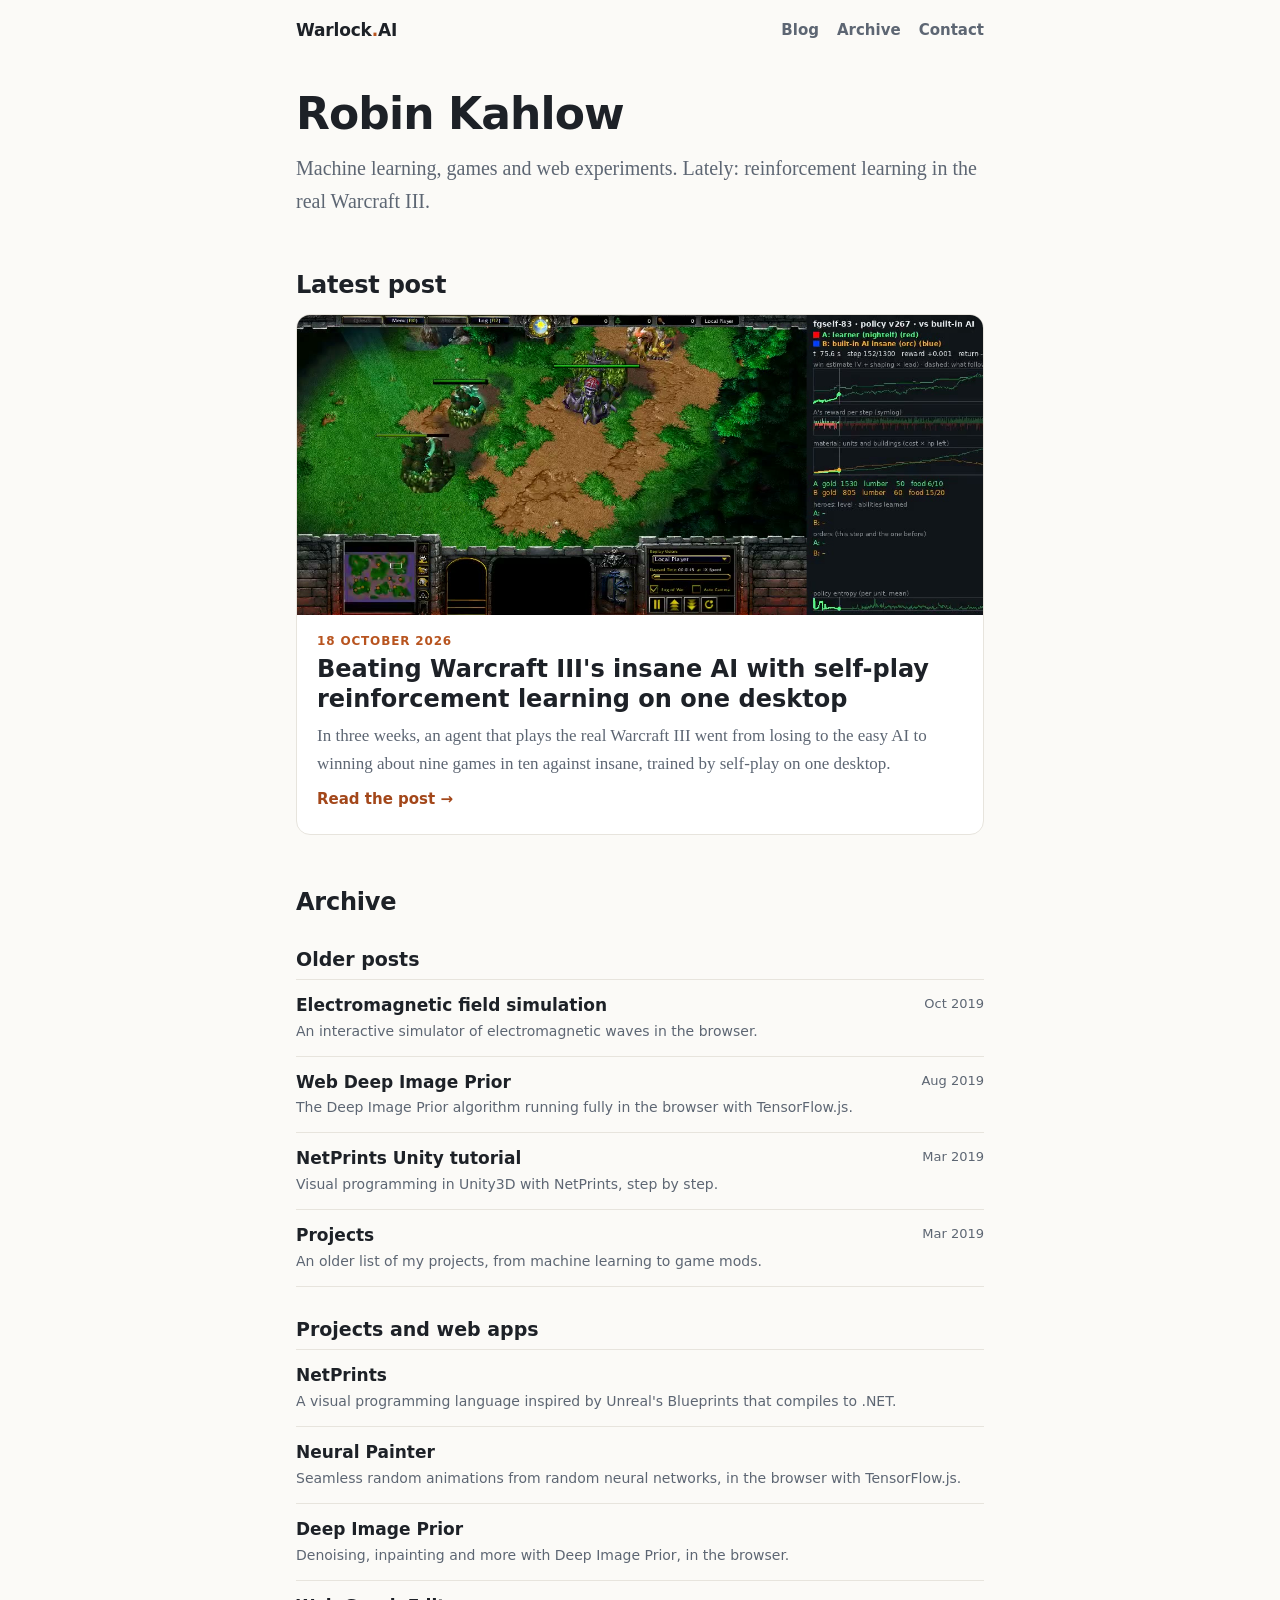
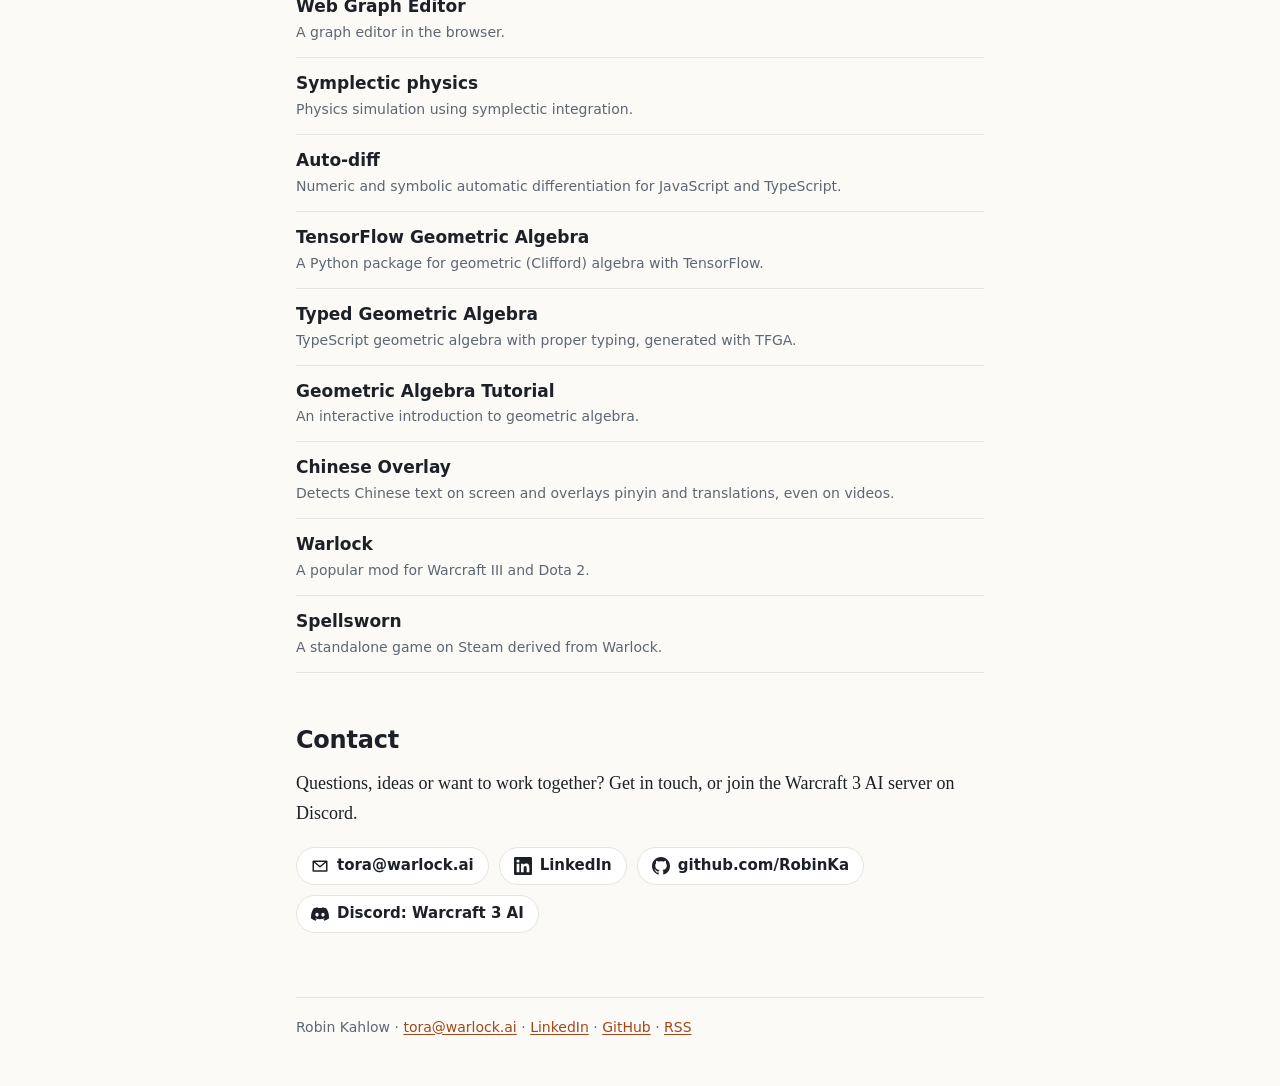
==== index.html @ 6d1f89fa "warlock.ai as a plain static site in the blog's style: the latest post on the home page, the old pos" ====
<!doctype html>
<html lang="en">
<head>
<meta charset="utf-8">
<meta name="viewport" content="width=device-width, initial-scale=1">
<title>Robin Kahlow · Warlock.AI</title>
<meta name="description" content="Robin Kahlow&#x27;s blog and projects: reinforcement learning in Warcraft III, machine learning tools and games.">
<meta name="author" content="Robin Kahlow">
<link rel="canonical" href="https://warlock.ai/">
<link rel="alternate" type="application/rss+xml" title="Warlock.AI" href="/feed.xml">
<link rel="stylesheet" href="/assets/site.css">
</head>
<body>
<div class="wrap">
  <div class="site-nav">
    <a class="brand" href="/">Warlock<b>.</b>AI</a>
    <nav><a href="/#posts">Blog</a><a href="/#archive">Archive</a><a href="/#contact">Contact</a></nav>
  </div>
  <header>
    <h1>Robin Kahlow</h1>
    <p class="dek">Machine learning, games and web experiments. Lately: reinforcement learning in the real Warcraft III.</p>
  </header>

  <h2 id="posts">Latest post</h2>
  <a class="feature" href="/blog/warcraftsim-1/">
    <img src="/blog/warcraftsim-1/media/montage-poster.jpg" alt="The agent's army in a Warcraft III game, with its panel">
    <div class="body">
      <div class="date">18 October 2026</div>
      <h3>Beating Warcraft III&#x27;s insane AI with self-play reinforcement learning on one desktop</h3>
      <p>In three weeks, an agent that plays the real Warcraft III went from losing to the easy AI to winning about nine games in ten against insane, trained by self-play on one desktop.</p>
      <span class="more">Read the post →</span>
    </div>
  </a>

  <h2 id="archive">Archive</h2>
  <h3>Older posts</h3>
  <ul class="list">
    <li><a class="t" href="https://cemsim.com">Electromagnetic field simulation</a><span class="y">Oct 2019</span><span class="d">An interactive simulator of electromagnetic waves in the browser.</span></li>
    <li><a class="t" href="/dip/">Web Deep Image Prior</a><span class="y">Aug 2019</span><span class="d">The Deep Image Prior algorithm running fully in the browser with TensorFlow.js.</span></li>
    <li><a class="t" href="/netprintsunity/">NetPrints Unity tutorial</a><span class="y">Mar 2019</span><span class="d">Visual programming in Unity3D with NetPrints, step by step.</span></li>
    <li><a class="t" href="/projects/">Projects</a><span class="y">Mar 2019</span><span class="d">An older list of my projects, from machine learning to game mods.</span></li>
  </ul>
  <h3>Projects and web apps</h3>
  <ul class="list">
    <li><a class="t" href="/netprints/">NetPrints</a><span class="y"></span><span class="d">A visual programming language inspired by Unreal&#x27;s Blueprints that compiles to .NET.</span></li>
    <li><a class="t" href="/painter/">Neural Painter</a><span class="y"></span><span class="d">Seamless random animations from random neural networks, in the browser with TensorFlow.js.</span></li>
    <li><a class="t" href="/deepimageprior/">Deep Image Prior</a><span class="y"></span><span class="d">Denoising, inpainting and more with Deep Image Prior, in the browser.</span></li>
    <li><a class="t" href="/graph/">Web Graph Editor</a><span class="y"></span><span class="d">A graph editor in the browser.</span></li>
    <li><a class="t" href="/symplectic/">Symplectic physics</a><span class="y"></span><span class="d">Physics simulation using symplectic integration.</span></li>
    <li><a class="t" href="/tadiff-frontend/">Auto-diff</a><span class="y"></span><span class="d">Numeric and symbolic automatic differentiation for JavaScript and TypeScript.</span></li>
    <li><a class="t" href="https://github.com/RobinKa/tfga">TensorFlow Geometric Algebra</a><span class="y"></span><span class="d">A Python package for geometric (Clifford) algebra with TensorFlow.</span></li>
    <li><a class="t" href="https://github.com/RobinKa/typed-ga">Typed Geometric Algebra</a><span class="y"></span><span class="d">TypeScript geometric algebra with proper typing, generated with TFGA.</span></li>
    <li><a class="t" href="https://geometricalgebratutorial.com">Geometric Algebra Tutorial</a><span class="y"></span><span class="d">An interactive introduction to geometric algebra.</span></li>
    <li><a class="t" href="https://github.com/RobinKa/Chinese-Overlay">Chinese Overlay</a><span class="y"></span><span class="d">Detects Chinese text on screen and overlays pinyin and translations, even on videos.</span></li>
    <li><a class="t" href="https://www.warlockbrawl.com/">Warlock</a><span class="y"></span><span class="d">A popular mod for Warcraft III and Dota 2.</span></li>
    <li><a class="t" href="https://www.spellsworn.com/">Spellsworn</a><span class="y"></span><span class="d">A standalone game on Steam derived from Warlock.</span></li>
  </ul>

  <h2 id="contact">Contact</h2>
  <p>Questions, ideas or want to work together? Get in touch, or join the Warcraft 3 AI server on Discord.</p>
  <p class="links">
    <a href="mailto:tora@warlock.ai"><svg viewBox="0 0 24 24" width="18" height="18" aria-hidden="true"><path fill="none" stroke="currentColor" stroke-width="2" stroke-linejoin="round" d="M3 5.5h18v13H3z"/><path fill="none" stroke="currentColor" stroke-width="2" stroke-linejoin="round" d="m3.5 6 8.5 7 8.5-7"/></svg>tora@warlock.ai</a>
    <a href="https://www.linkedin.com/in/robin-kahlow"><svg viewBox="0 0 24 24" width="18" height="18" aria-hidden="true"><path fill="currentColor" d="M20.45 20.45h-3.56v-5.57c0-1.33-.02-3.04-1.85-3.04-1.86 0-2.14 1.45-2.14 2.94v5.67H9.34V9h3.42v1.56h.05c.48-.9 1.64-1.85 3.37-1.85 3.6 0 4.27 2.37 4.27 5.46v6.28zM5.34 7.43a2.06 2.06 0 1 1 0-4.13 2.06 2.06 0 0 1 0 4.13zM7.12 20.45H3.56V9h3.56v11.45zM22.22 0H1.77C.79 0 0 .77 0 1.73v20.54C0 23.23.79 24 1.77 24h20.45c.98 0 1.78-.77 1.78-1.73V1.73C24 .77 23.2 0 22.22 0z"/></svg>LinkedIn</a>
    <a href="https://github.com/RobinKa"><svg viewBox="0 0 16 16" width="18" height="18" aria-hidden="true"><path fill="currentColor" d="M8 0C3.58 0 0 3.58 0 8c0 3.54 2.29 6.53 5.47 7.59.4.07.55-.17.55-.38 0-.19-.01-.82-.01-1.49-2.01.37-2.53-.49-2.69-.94-.09-.23-.48-.94-.82-1.13-.28-.15-.68-.52-.01-.53.63-.01 1.08.58 1.23.82.72 1.21 1.87.87 2.33.66.07-.52.28-.87.51-1.07-1.78-.2-3.64-.89-3.64-3.95 0-.87.31-1.59.82-2.15-.08-.2-.36-1.02.08-2.12 0 0 .67-.21 2.2.82.64-.18 1.32-.27 2-.27.68 0 1.36.09 2 .27 1.53-1.04 2.2-.82 2.2-.82.44 1.1.16 1.92.08 2.12.51.56.82 1.27.82 2.15 0 3.07-1.87 3.75-3.65 3.95.29.25.54.73.54 1.48 0 1.07-.01 1.93-.01 2.2 0 .21.15.46.55.38A8.013 8.013 0 0016 8c0-4.42-3.58-8-8-8z"/></svg>github.com/RobinKa</a>
    <a href="https://discord.gg/pYsMfPFR3t"><svg viewBox="0 0 24 24" width="18" height="18" aria-hidden="true"><path fill="currentColor" d="M20.32 4.37A19.8 19.8 0 0 0 15.4 2.84a.07.07 0 0 0-.08.04c-.21.38-.45.87-.61 1.25a18.27 18.27 0 0 0-5.49 0 12.6 12.6 0 0 0-.62-1.25.08.08 0 0 0-.08-.04 19.74 19.74 0 0 0-4.92 1.53.07.07 0 0 0-.03.03C.53 9.05-.32 13.58.1 18.06a.08.08 0 0 0 .03.06 19.9 19.9 0 0 0 5.99 3.03.08.08 0 0 0 .08-.03c.46-.63.87-1.3 1.23-1.99a.08.08 0 0 0-.04-.11 13.1 13.1 0 0 1-1.87-.89.08.08 0 0 1-.01-.13c.13-.1.25-.19.37-.29a.07.07 0 0 1 .08-.01c3.93 1.79 8.18 1.79 12.07 0a.07.07 0 0 1 .08.01c.12.1.24.2.37.29a.08.08 0 0 1-.01.13c-.6.35-1.22.65-1.87.89a.08.08 0 0 0-.04.11c.36.7.77 1.36 1.22 1.99a.08.08 0 0 0 .08.03 19.84 19.84 0 0 0 6-3.03.08.08 0 0 0 .03-.05c.5-5.18-.84-9.67-3.55-13.66a.06.06 0 0 0-.03-.03zM8.02 15.33c-1.18 0-2.16-1.08-2.16-2.42 0-1.33.96-2.42 2.16-2.42 1.21 0 2.18 1.1 2.16 2.42 0 1.34-.96 2.42-2.16 2.42zm7.97 0c-1.18 0-2.15-1.08-2.15-2.42 0-1.33.95-2.42 2.15-2.42 1.21 0 2.18 1.1 2.16 2.42 0 1.34-.95 2.42-2.16 2.42z"/></svg>Discord: Warcraft 3 AI</a>
  </p>

  <footer>Robin Kahlow · <a href="mailto:tora@warlock.ai">tora@warlock.ai</a> · <a href="https://www.linkedin.com/in/robin-kahlow">LinkedIn</a> · <a href="https://github.com/RobinKa">GitHub</a> · <a href="/feed.xml">RSS</a></footer>
</div>
</body>
</html>
---- assets/site.css ----
/* warlock.ai: the pages around the posts, in the posts' style */
:root {
  --bg: #fbfaf7; --fg: #1d2127; --muted: #5d6673; --faint: #e7e4dd; --card: #ffffff;
  --accent: #b8541f; --accent-soft: #f6e6db; --link: #a3471a;
  --mono: ui-monospace, "SF Mono", Menlo, Consolas, monospace;
  --sans: system-ui, -apple-system, "Segoe UI", Roboto, "Helvetica Neue", Arial, sans-serif;
  --serif: Charter, "Bitstream Charter", "Iowan Old Style", Georgia, serif;
}
@media (prefers-color-scheme: dark) {
  :root:not([data-theme="light"]) {
    --bg: #14161a; --fg: #e6e3dc; --muted: #9aa3ae; --faint: #2a2e35; --card: #1b1e23;
    --accent: #e08a52; --accent-soft: #3a2a20; --link: #f0a070;
  }
}
:root[data-theme="dark"] {
  --bg: #14161a; --fg: #e6e3dc; --muted: #9aa3ae; --faint: #2a2e35; --card: #1b1e23;
  --accent: #e08a52; --accent-soft: #3a2a20; --link: #f0a070;
}
* { box-sizing: border-box; }
html { -webkit-text-size-adjust: 100%; }
body { margin: 0; background: var(--bg); color: var(--fg); font: 18px/1.65 var(--serif); }
a { color: var(--link); text-underline-offset: 2px; }
img { max-width: 100%; height: auto; display: block; border-radius: 8px; }
code { font: .88em var(--mono); background: var(--accent-soft); padding: 1px 5px; border-radius: 4px; }
.wrap { max-width: 720px; margin: 0 auto; padding: 0 16px; }

.site-nav { display: flex; align-items: center; justify-content: space-between; gap: 16px; padding: 22px 0; font: 600 15px/1 var(--sans); }
.site-nav .brand { color: var(--fg); text-decoration: none; letter-spacing: -.01em; font-size: 17px; }
.site-nav .brand b { color: var(--accent); }
.site-nav nav { display: flex; gap: 18px; }
.site-nav nav a { color: var(--muted); text-decoration: none; }
.site-nav nav a:hover { color: var(--link); }

h1 { font: 700 clamp(30px, 5vw, 44px)/1.12 var(--sans); letter-spacing: -.02em; margin: 28px 0 14px; }
h2 { font: 700 24px/1.25 var(--sans); letter-spacing: -.01em; margin: 52px 0 14px; }
h3 { font: 650 19px/1.35 var(--sans); margin: 30px 0 6px; }
p { margin: 0 0 18px; }
.dek { font-size: 20px; color: var(--muted); margin: 0 0 8px; }
.meta { font: 15px/1.4 var(--sans); color: var(--muted); margin: 0 0 22px; }

.links { margin: 18px 0 0; font: 600 15px/1 var(--sans); display: flex; flex-wrap: wrap; gap: 10px; }
.links a { display: inline-flex; align-items: center; gap: 8px; padding: 9px 14px; border: 1px solid var(--faint); border-radius: 999px; background: var(--card); color: var(--fg); text-decoration: none; }
.links a:hover { border-color: var(--accent); color: var(--link); }
.tags { margin: 12px 0 0; display: flex; flex-wrap: wrap; gap: 6px; }
.tags span { font: 600 12px/1 var(--sans); color: var(--accent); background: var(--accent-soft); border-radius: 999px; padding: 6px 10px; }

/* the featured post */
.feature { display: block; margin: 8px 0 0; border: 1px solid var(--faint); border-radius: 14px; overflow: hidden; background: var(--card); color: var(--fg); text-decoration: none; transition: border-color .15s; }
.feature:hover { border-color: var(--accent); }
.feature img { border-radius: 0; width: 100%; aspect-ratio: 16 / 7; object-fit: cover; object-position: 30% 50%; }
.feature .body { padding: 18px 20px 20px; }
.feature .date { font: 600 12px/1.4 var(--sans); letter-spacing: .07em; text-transform: uppercase; color: var(--accent); }
.feature h3 { margin: 4px 0 8px; font-size: 24px; line-height: 1.25; }
.feature p { margin: 0; color: var(--muted); font-size: 17px; }
.feature .more { display: inline-block; margin-top: 12px; font: 600 15px var(--sans); color: var(--link); }

/* the archive */
.list { list-style: none; padding: 0; margin: 0; border-top: 1px solid var(--faint); }
.list li { padding: 14px 0; border-bottom: 1px solid var(--faint); display: grid; grid-template-columns: 1fr auto; gap: 4px 16px; }
.list a.t { font: 650 17px/1.35 var(--sans); color: var(--fg); text-decoration: none; }
.list a.t:hover { color: var(--link); }
.list .d { font: 14px/1.5 var(--sans); color: var(--muted); grid-column: 1; }
.list .y { font: 13px/1.6 var(--sans); color: var(--muted); grid-row: 1; grid-column: 2; white-space: nowrap; }

/* old posts */
.post ol, .post ul { padding-left: 1.3em; }
.post li { margin: 0 0 10px; }
.post img { margin: 14px 0 22px; border: 1px solid var(--faint); }

footer { margin: 64px 0 48px; padding-top: 18px; border-top: 1px solid var(--faint); font: 14px/1.6 var(--sans); color: var(--muted); }
@media (max-width: 560px) { .site-nav nav { gap: 12px; } .list li { grid-template-columns: 1fr; } .list .y { grid-row: auto; grid-column: 1; } }
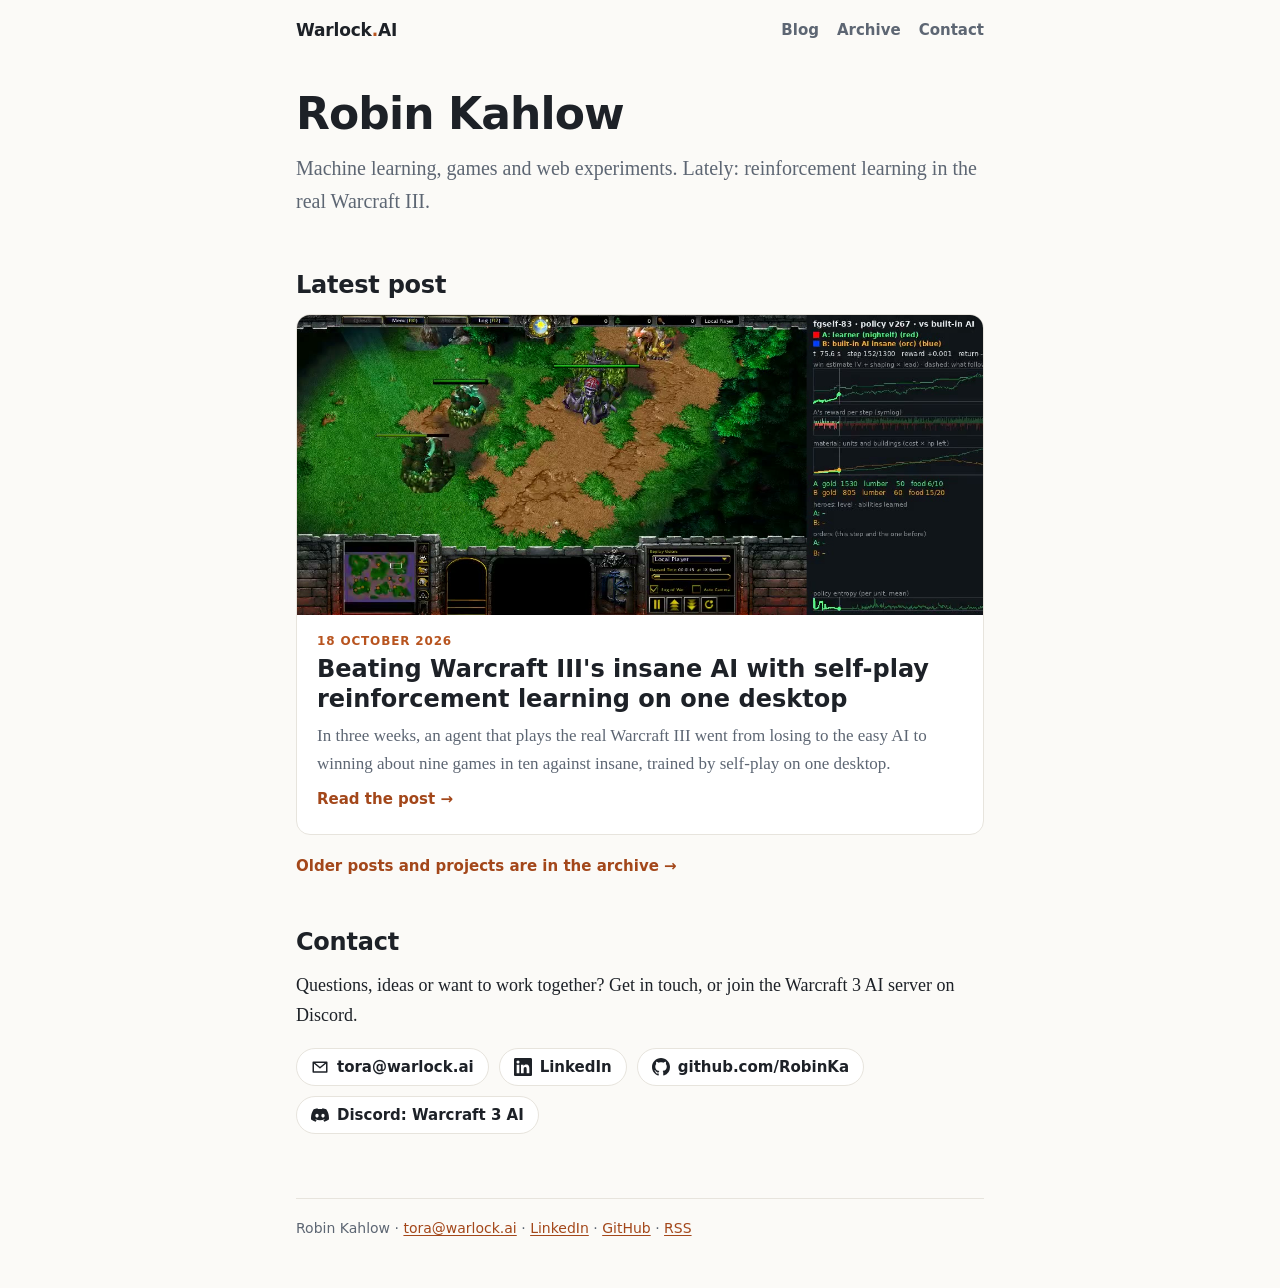
==== commit 30d26a91: "The archive as its own page; the home page shows the latest post and contact Co-Authored-By: Claude " ====
--- a/index.html
+++ b/index.html
@@ -14,7 +14,7 @@
 <div class="wrap">
   <div class="site-nav">
     <a class="brand" href="/">Warlock<b>.</b>AI</a>
-    <nav><a href="/#posts">Blog</a><a href="/#archive">Archive</a><a href="/#contact">Contact</a></nav>
+    <nav><a href="/">Blog</a><a href="/archive/">Archive</a><a href="/#contact">Contact</a></nav>
   </div>
   <header>
     <h1>Robin Kahlow</h1>
@@ -32,29 +32,7 @@
     </div>
   </a>
 
-  <h2 id="archive">Archive</h2>
-  <h3>Older posts</h3>
-  <ul class="list">
-    <li><a class="t" href="https://cemsim.com">Electromagnetic field simulation</a><span class="y">Oct 2019</span><span class="d">An interactive simulator of electromagnetic waves in the browser.</span></li>
-    <li><a class="t" href="/dip/">Web Deep Image Prior</a><span class="y">Aug 2019</span><span class="d">The Deep Image Prior algorithm running fully in the browser with TensorFlow.js.</span></li>
-    <li><a class="t" href="/netprintsunity/">NetPrints Unity tutorial</a><span class="y">Mar 2019</span><span class="d">Visual programming in Unity3D with NetPrints, step by step.</span></li>
-    <li><a class="t" href="/projects/">Projects</a><span class="y">Mar 2019</span><span class="d">An older list of my projects, from machine learning to game mods.</span></li>
-  </ul>
-  <h3>Projects and web apps</h3>
-  <ul class="list">
-    <li><a class="t" href="/netprints/">NetPrints</a><span class="y"></span><span class="d">A visual programming language inspired by Unreal&#x27;s Blueprints that compiles to .NET.</span></li>
-    <li><a class="t" href="/painter/">Neural Painter</a><span class="y"></span><span class="d">Seamless random animations from random neural networks, in the browser with TensorFlow.js.</span></li>
-    <li><a class="t" href="/deepimageprior/">Deep Image Prior</a><span class="y"></span><span class="d">Denoising, inpainting and more with Deep Image Prior, in the browser.</span></li>
-    <li><a class="t" href="/graph/">Web Graph Editor</a><span class="y"></span><span class="d">A graph editor in the browser.</span></li>
-    <li><a class="t" href="/symplectic/">Symplectic physics</a><span class="y"></span><span class="d">Physics simulation using symplectic integration.</span></li>
-    <li><a class="t" href="/tadiff-frontend/">Auto-diff</a><span class="y"></span><span class="d">Numeric and symbolic automatic differentiation for JavaScript and TypeScript.</span></li>
-    <li><a class="t" href="https://github.com/RobinKa/tfga">TensorFlow Geometric Algebra</a><span class="y"></span><span class="d">A Python package for geometric (Clifford) algebra with TensorFlow.</span></li>
-    <li><a class="t" href="https://github.com/RobinKa/typed-ga">Typed Geometric Algebra</a><span class="y"></span><span class="d">TypeScript geometric algebra with proper typing, generated with TFGA.</span></li>
-    <li><a class="t" href="https://geometricalgebratutorial.com">Geometric Algebra Tutorial</a><span class="y"></span><span class="d">An interactive introduction to geometric algebra.</span></li>
-    <li><a class="t" href="https://github.com/RobinKa/Chinese-Overlay">Chinese Overlay</a><span class="y"></span><span class="d">Detects Chinese text on screen and overlays pinyin and translations, even on videos.</span></li>
-    <li><a class="t" href="https://www.warlockbrawl.com/">Warlock</a><span class="y"></span><span class="d">A popular mod for Warcraft III and Dota 2.</span></li>
-    <li><a class="t" href="https://www.spellsworn.com/">Spellsworn</a><span class="y"></span><span class="d">A standalone game on Steam derived from Warlock.</span></li>
-  </ul>
+  <p class="more-link"><a href="/archive/">Older posts and projects are in the archive →</a></p>
 
   <h2 id="contact">Contact</h2>
   <p>Questions, ideas or want to work together? Get in touch, or join the Warcraft 3 AI server on Discord.</p>
@@ -62,7 +40,7 @@
     <a href="mailto:tora@warlock.ai"><svg viewBox="0 0 24 24" width="18" height="18" aria-hidden="true"><path fill="none" stroke="currentColor" stroke-width="2" stroke-linejoin="round" d="M3 5.5h18v13H3z"/><path fill="none" stroke="currentColor" stroke-width="2" stroke-linejoin="round" d="m3.5 6 8.5 7 8.5-7"/></svg>tora@warlock.ai</a>
     <a href="https://www.linkedin.com/in/robin-kahlow"><svg viewBox="0 0 24 24" width="18" height="18" aria-hidden="true"><path fill="currentColor" d="M20.45 20.45h-3.56v-5.57c0-1.33-.02-3.04-1.85-3.04-1.86 0-2.14 1.45-2.14 2.94v5.67H9.34V9h3.42v1.56h.05c.48-.9 1.64-1.85 3.37-1.85 3.6 0 4.27 2.37 4.27 5.46v6.28zM5.34 7.43a2.06 2.06 0 1 1 0-4.13 2.06 2.06 0 0 1 0 4.13zM7.12 20.45H3.56V9h3.56v11.45zM22.22 0H1.77C.79 0 0 .77 0 1.73v20.54C0 23.23.79 24 1.77 24h20.45c.98 0 1.78-.77 1.78-1.73V1.73C24 .77 23.2 0 22.22 0z"/></svg>LinkedIn</a>
     <a href="https://github.com/RobinKa"><svg viewBox="0 0 16 16" width="18" height="18" aria-hidden="true"><path fill="currentColor" d="M8 0C3.58 0 0 3.58 0 8c0 3.54 2.29 6.53 5.47 7.59.4.07.55-.17.55-.38 0-.19-.01-.82-.01-1.49-2.01.37-2.53-.49-2.69-.94-.09-.23-.48-.94-.82-1.13-.28-.15-.68-.52-.01-.53.63-.01 1.08.58 1.23.82.72 1.21 1.87.87 2.33.66.07-.52.28-.87.51-1.07-1.78-.2-3.64-.89-3.64-3.95 0-.87.31-1.59.82-2.15-.08-.2-.36-1.02.08-2.12 0 0 .67-.21 2.2.82.64-.18 1.32-.27 2-.27.68 0 1.36.09 2 .27 1.53-1.04 2.2-.82 2.2-.82.44 1.1.16 1.92.08 2.12.51.56.82 1.27.82 2.15 0 3.07-1.87 3.75-3.65 3.95.29.25.54.73.54 1.48 0 1.07-.01 1.93-.01 2.2 0 .21.15.46.55.38A8.013 8.013 0 0016 8c0-4.42-3.58-8-8-8z"/></svg>github.com/RobinKa</a>
-    <a href="https://discord.gg/pYsMfPFR3t"><svg viewBox="0 0 24 24" width="18" height="18" aria-hidden="true"><path fill="currentColor" d="M20.32 4.37A19.8 19.8 0 0 0 15.4 2.84a.07.07 0 0 0-.08.04c-.21.38-.45.87-.61 1.25a18.27 18.27 0 0 0-5.49 0 12.6 12.6 0 0 0-.62-1.25.08.08 0 0 0-.08-.04 19.74 19.74 0 0 0-4.92 1.53.07.07 0 0 0-.03.03C.53 9.05-.32 13.58.1 18.06a.08.08 0 0 0 .03.06 19.9 19.9 0 0 0 5.99 3.03.08.08 0 0 0 .08-.03c.46-.63.87-1.3 1.23-1.99a.08.08 0 0 0-.04-.11 13.1 13.1 0 0 1-1.87-.89.08.08 0 0 1-.01-.13c.13-.1.25-.19.37-.29a.07.07 0 0 1 .08-.01c3.93 1.79 8.18 1.79 12.07 0a.07.07 0 0 1 .08.01c.12.1.24.2.37.29a.08.08 0 0 1-.01.13c-.6.35-1.22.65-1.87.89a.08.08 0 0 0-.04.11c.36.7.77 1.36 1.22 1.99a.08.08 0 0 0 .08.03 19.84 19.84 0 0 0 6-3.03.08.08 0 0 0 .03-.05c.5-5.18-.84-9.67-3.55-13.66a.06.06 0 0 0-.03-.03zM8.02 15.33c-1.18 0-2.16-1.08-2.16-2.42 0-1.33.96-2.42 2.16-2.42 1.21 0 2.18 1.1 2.16 2.42 0 1.34-.96 2.42-2.16 2.42zm7.97 0c-1.18 0-2.15-1.08-2.15-2.42 0-1.33.95-2.42 2.15-2.42 1.21 0 2.18 1.1 2.16 2.42 0 1.34-.95 2.42-2.16 2.42z"/></svg>Discord: Warcraft 3 AI</a>
+    <a href="https://discord.gg/4F9KVRDVhx"><svg viewBox="0 0 24 24" width="18" height="18" aria-hidden="true"><path fill="currentColor" d="M20.32 4.37A19.8 19.8 0 0 0 15.4 2.84a.07.07 0 0 0-.08.04c-.21.38-.45.87-.61 1.25a18.27 18.27 0 0 0-5.49 0 12.6 12.6 0 0 0-.62-1.25.08.08 0 0 0-.08-.04 19.74 19.74 0 0 0-4.92 1.53.07.07 0 0 0-.03.03C.53 9.05-.32 13.58.1 18.06a.08.08 0 0 0 .03.06 19.9 19.9 0 0 0 5.99 3.03.08.08 0 0 0 .08-.03c.46-.63.87-1.3 1.23-1.99a.08.08 0 0 0-.04-.11 13.1 13.1 0 0 1-1.87-.89.08.08 0 0 1-.01-.13c.13-.1.25-.19.37-.29a.07.07 0 0 1 .08-.01c3.93 1.79 8.18 1.79 12.07 0a.07.07 0 0 1 .08.01c.12.1.24.2.37.29a.08.08 0 0 1-.01.13c-.6.35-1.22.65-1.87.89a.08.08 0 0 0-.04.11c.36.7.77 1.36 1.22 1.99a.08.08 0 0 0 .08.03 19.84 19.84 0 0 0 6-3.03.08.08 0 0 0 .03-.05c.5-5.18-.84-9.67-3.55-13.66a.06.06 0 0 0-.03-.03zM8.02 15.33c-1.18 0-2.16-1.08-2.16-2.42 0-1.33.96-2.42 2.16-2.42 1.21 0 2.18 1.1 2.16 2.42 0 1.34-.96 2.42-2.16 2.42zm7.97 0c-1.18 0-2.15-1.08-2.15-2.42 0-1.33.95-2.42 2.15-2.42 1.21 0 2.18 1.1 2.16 2.42 0 1.34-.95 2.42-2.16 2.42z"/></svg>Discord: Warcraft 3 AI</a>
   </p>
 
   <footer>Robin Kahlow · <a href="mailto:tora@warlock.ai">tora@warlock.ai</a> · <a href="https://www.linkedin.com/in/robin-kahlow">LinkedIn</a> · <a href="https://github.com/RobinKa">GitHub</a> · <a href="/feed.xml">RSS</a></footer>
--- a/assets/site.css
+++ b/assets/site.css
@@ -69,3 +69,5 @@
 
 footer { margin: 64px 0 48px; padding-top: 18px; border-top: 1px solid var(--faint); font: 14px/1.6 var(--sans); color: var(--muted); }
 @media (max-width: 560px) { .site-nav nav { gap: 12px; } .list li { grid-template-columns: 1fr; } .list .y { grid-row: auto; grid-column: 1; } }
+.more-link { margin: 22px 0 0; font: 600 15px var(--sans); }
+.more-link a { text-decoration: none; }
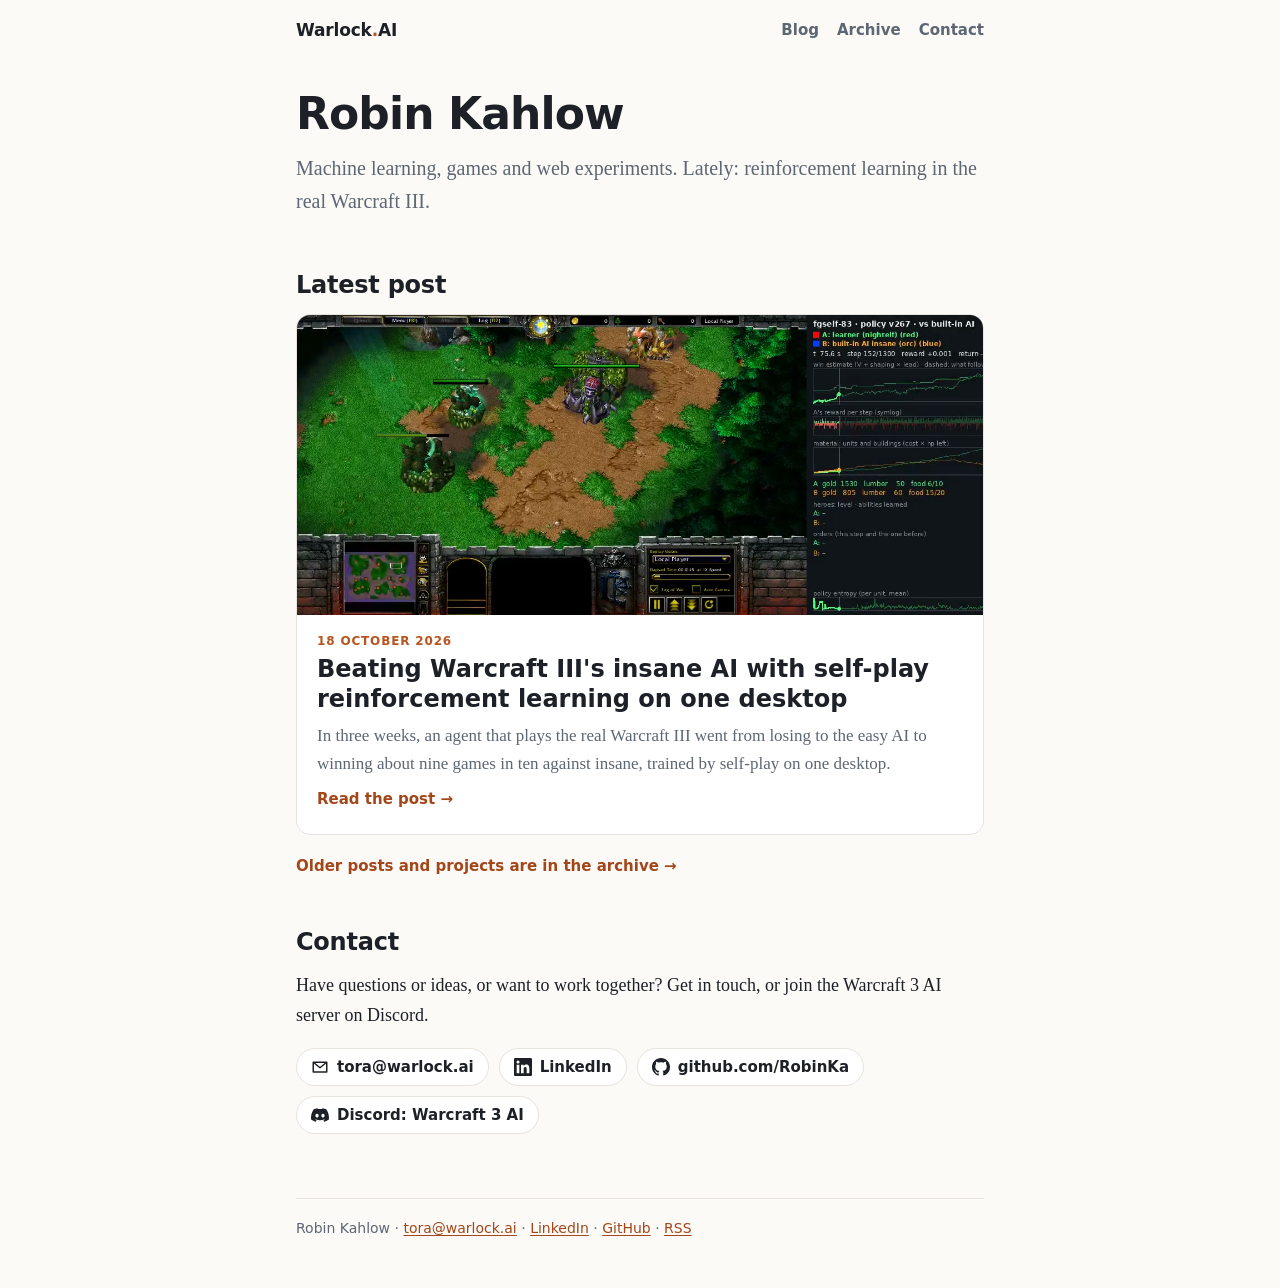
==== commit ef233f36: "Blog: fixes from the read-through (facts, terms explained where first used, chart labels, clearer wo" ====
--- a/index.html
+++ b/index.html
@@ -35,7 +35,7 @@
   <p class="more-link"><a href="/archive/">Older posts and projects are in the archive →</a></p>
 
   <h2 id="contact">Contact</h2>
-  <p>Questions, ideas or want to work together? Get in touch, or join the Warcraft 3 AI server on Discord.</p>
+  <p>Have questions or ideas, or want to work together? Get in touch, or join the Warcraft 3 AI server on Discord.</p>
   <p class="links">
     <a href="mailto:tora@warlock.ai"><svg viewBox="0 0 24 24" width="18" height="18" aria-hidden="true"><path fill="none" stroke="currentColor" stroke-width="2" stroke-linejoin="round" d="M3 5.5h18v13H3z"/><path fill="none" stroke="currentColor" stroke-width="2" stroke-linejoin="round" d="m3.5 6 8.5 7 8.5-7"/></svg>tora@warlock.ai</a>
     <a href="https://www.linkedin.com/in/robin-kahlow"><svg viewBox="0 0 24 24" width="18" height="18" aria-hidden="true"><path fill="currentColor" d="M20.45 20.45h-3.56v-5.57c0-1.33-.02-3.04-1.85-3.04-1.86 0-2.14 1.45-2.14 2.94v5.67H9.34V9h3.42v1.56h.05c.48-.9 1.64-1.85 3.37-1.85 3.6 0 4.27 2.37 4.27 5.46v6.28zM5.34 7.43a2.06 2.06 0 1 1 0-4.13 2.06 2.06 0 0 1 0 4.13zM7.12 20.45H3.56V9h3.56v11.45zM22.22 0H1.77C.79 0 0 .77 0 1.73v20.54C0 23.23.79 24 1.77 24h20.45c.98 0 1.78-.77 1.78-1.73V1.73C24 .77 23.2 0 22.22 0z"/></svg>LinkedIn</a>
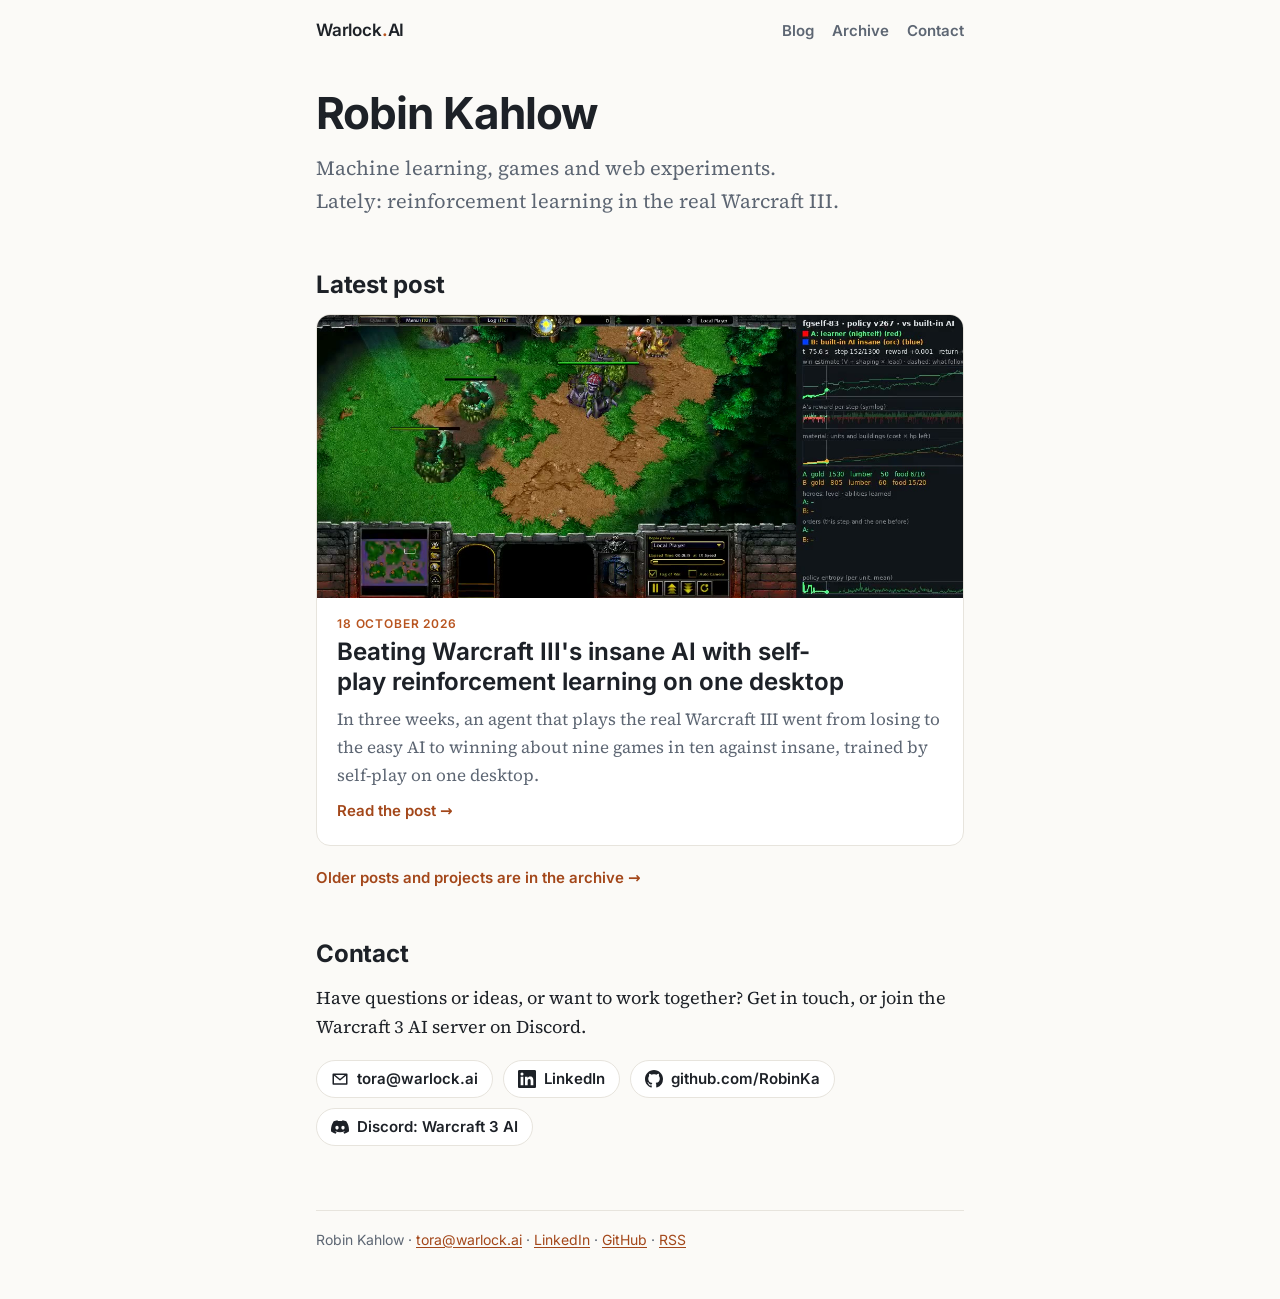
==== commit fbfdfcf1: "Typography: Source Serif 4 and Inter hosted with the site, curly apostrophes, non-breaking spaces be" ====
--- a/index.html
+++ b/index.html
@@ -8,6 +8,7 @@
 <meta name="author" content="Robin Kahlow">
 <link rel="canonical" href="https://warlock.ai/">
 <link rel="alternate" type="application/rss+xml" title="Warlock.AI" href="/feed.xml">
+<link rel="preload" href="/assets/fonts/source-serif-4-latin-wght-normal.woff2" as="font" type="font/woff2" crossorigin>
 <link rel="stylesheet" href="/assets/site.css">
 </head>
 <body>
--- a/assets/site.css
+++ b/assets/site.css
@@ -1,10 +1,11 @@
+@import url(/assets/fonts/fonts.css);
 /* warlock.ai: the pages around the posts, in the posts' style */
 :root {
   --bg: #fbfaf7; --fg: #1d2127; --muted: #5d6673; --faint: #e7e4dd; --card: #ffffff;
   --accent: #b8541f; --accent-soft: #f6e6db; --link: #a3471a;
   --mono: ui-monospace, "SF Mono", Menlo, Consolas, monospace;
-  --sans: system-ui, -apple-system, "Segoe UI", Roboto, "Helvetica Neue", Arial, sans-serif;
-  --serif: Charter, "Bitstream Charter", "Iowan Old Style", Georgia, serif;
+  --sans: "Inter", system-ui, -apple-system, "Segoe UI", Roboto, "Helvetica Neue", Arial, sans-serif;
+  --serif: "Source Serif 4", Charter, "Bitstream Charter", "Iowan Old Style", Georgia, serif;
 }
 @media (prefers-color-scheme: dark) {
   :root:not([data-theme="light"]) {
@@ -18,11 +19,14 @@
 }
 * { box-sizing: border-box; }
 html { -webkit-text-size-adjust: 100%; }
-body { margin: 0; background: var(--bg); color: var(--fg); font: 18px/1.65 var(--serif); }
+body { margin: 0; background: var(--bg); color: var(--fg); font: 18px/1.65 var(--serif); font-kerning: normal; text-rendering: optimizeLegibility; -webkit-font-smoothing: antialiased; }
+p, li, figcaption { text-wrap: pretty; }
+h1, h2, h3, .dek { text-wrap: balance; }
+.list .y, .feature .date { font-variant-numeric: tabular-nums lining-nums; }
 a { color: var(--link); text-underline-offset: 2px; }
 img { max-width: 100%; height: auto; display: block; border-radius: 8px; }
 code { font: .88em var(--mono); background: var(--accent-soft); padding: 1px 5px; border-radius: 4px; }
-.wrap { max-width: 720px; margin: 0 auto; padding: 0 16px; }
+.wrap { max-width: 680px; margin: 0 auto; padding: 0 16px; }
 
 .site-nav { display: flex; align-items: center; justify-content: space-between; gap: 16px; padding: 22px 0; font: 600 15px/1 var(--sans); }
 .site-nav .brand { color: var(--fg); text-decoration: none; letter-spacing: -.01em; font-size: 17px; }
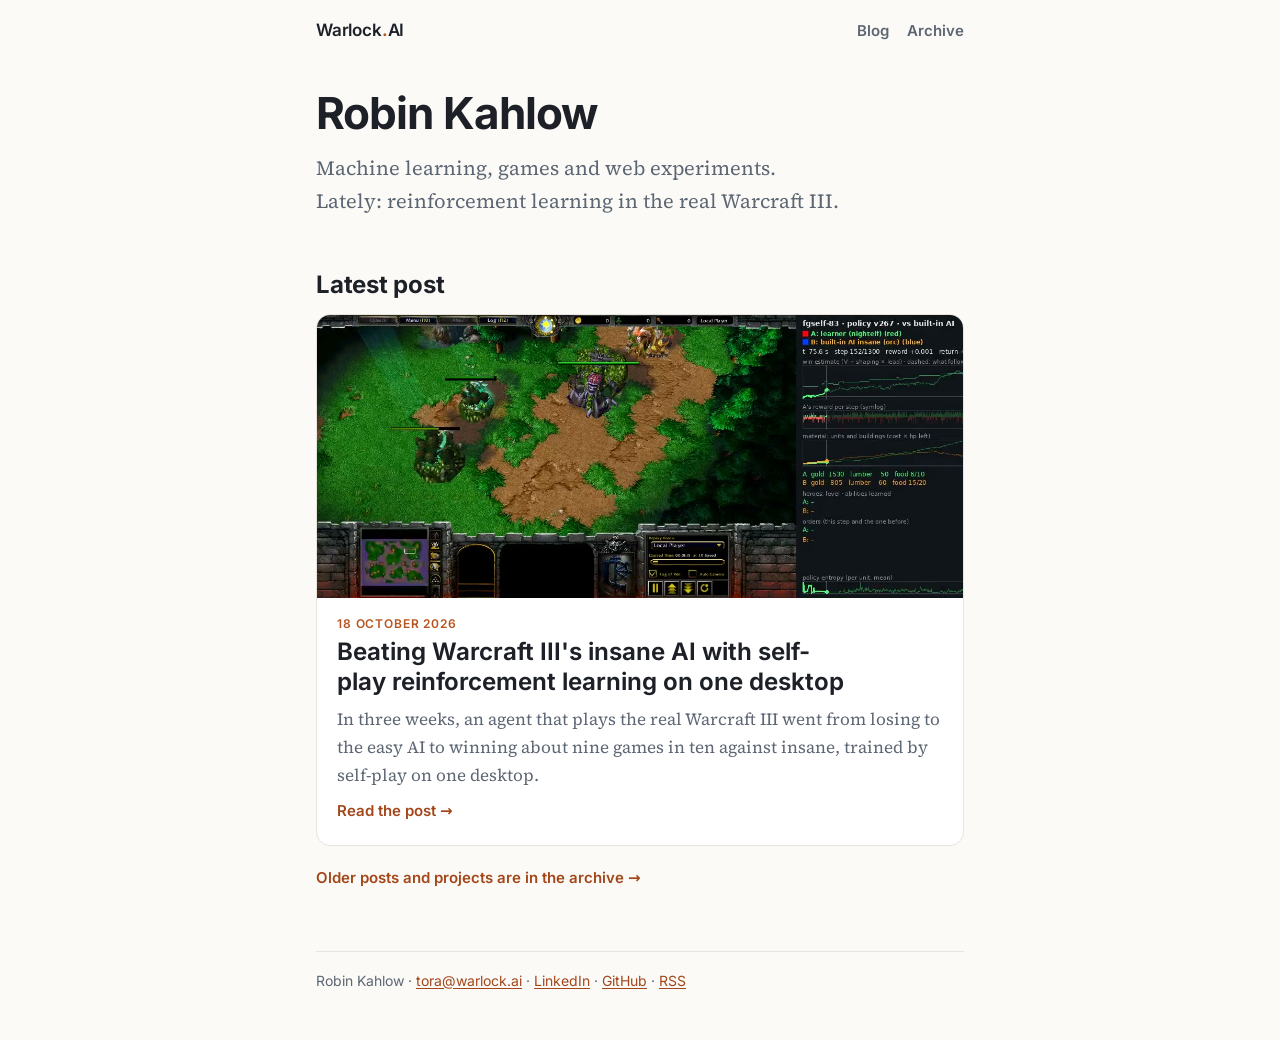
==== commit b0269db1: "Home page without the contact section; the nav without its link Co-Authored-By: Claude Opus 5.5 (1M " ====
--- a/index.html
+++ b/index.html
@@ -15,7 +15,7 @@
 <div class="wrap">
   <div class="site-nav">
     <a class="brand" href="/">Warlock<b>.</b>AI</a>
-    <nav><a href="/">Blog</a><a href="/archive/">Archive</a><a href="/#contact">Contact</a></nav>
+    <nav><a href="/">Blog</a><a href="/archive/">Archive</a></nav>
   </div>
   <header>
     <h1>Robin Kahlow</h1>
@@ -35,14 +35,6 @@
 
   <p class="more-link"><a href="/archive/">Older posts and projects are in the archive →</a></p>
 
-  <h2 id="contact">Contact</h2>
-  <p>Have questions or ideas, or want to work together? Get in touch, or join the Warcraft 3 AI server on Discord.</p>
-  <p class="links">
-    <a href="mailto:tora@warlock.ai"><svg viewBox="0 0 24 24" width="18" height="18" aria-hidden="true"><path fill="none" stroke="currentColor" stroke-width="2" stroke-linejoin="round" d="M3 5.5h18v13H3z"/><path fill="none" stroke="currentColor" stroke-width="2" stroke-linejoin="round" d="m3.5 6 8.5 7 8.5-7"/></svg>tora@warlock.ai</a>
-    <a href="https://www.linkedin.com/in/robin-kahlow"><svg viewBox="0 0 24 24" width="18" height="18" aria-hidden="true"><path fill="currentColor" d="M20.45 20.45h-3.56v-5.57c0-1.33-.02-3.04-1.85-3.04-1.86 0-2.14 1.45-2.14 2.94v5.67H9.34V9h3.42v1.56h.05c.48-.9 1.64-1.85 3.37-1.85 3.6 0 4.27 2.37 4.27 5.46v6.28zM5.34 7.43a2.06 2.06 0 1 1 0-4.13 2.06 2.06 0 0 1 0 4.13zM7.12 20.45H3.56V9h3.56v11.45zM22.22 0H1.77C.79 0 0 .77 0 1.73v20.54C0 23.23.79 24 1.77 24h20.45c.98 0 1.78-.77 1.78-1.73V1.73C24 .77 23.2 0 22.22 0z"/></svg>LinkedIn</a>
-    <a href="https://github.com/RobinKa"><svg viewBox="0 0 16 16" width="18" height="18" aria-hidden="true"><path fill="currentColor" d="M8 0C3.58 0 0 3.58 0 8c0 3.54 2.29 6.53 5.47 7.59.4.07.55-.17.55-.38 0-.19-.01-.82-.01-1.49-2.01.37-2.53-.49-2.69-.94-.09-.23-.48-.94-.82-1.13-.28-.15-.68-.52-.01-.53.63-.01 1.08.58 1.23.82.72 1.21 1.87.87 2.33.66.07-.52.28-.87.51-1.07-1.78-.2-3.64-.89-3.64-3.95 0-.87.31-1.59.82-2.15-.08-.2-.36-1.02.08-2.12 0 0 .67-.21 2.2.82.64-.18 1.32-.27 2-.27.68 0 1.36.09 2 .27 1.53-1.04 2.2-.82 2.2-.82.44 1.1.16 1.92.08 2.12.51.56.82 1.27.82 2.15 0 3.07-1.87 3.75-3.65 3.95.29.25.54.73.54 1.48 0 1.07-.01 1.93-.01 2.2 0 .21.15.46.55.38A8.013 8.013 0 0016 8c0-4.42-3.58-8-8-8z"/></svg>github.com/RobinKa</a>
-    <a href="https://discord.gg/4F9KVRDVhx"><svg viewBox="0 0 24 24" width="18" height="18" aria-hidden="true"><path fill="currentColor" d="M20.32 4.37A19.8 19.8 0 0 0 15.4 2.84a.07.07 0 0 0-.08.04c-.21.38-.45.87-.61 1.25a18.27 18.27 0 0 0-5.49 0 12.6 12.6 0 0 0-.62-1.25.08.08 0 0 0-.08-.04 19.74 19.74 0 0 0-4.92 1.53.07.07 0 0 0-.03.03C.53 9.05-.32 13.58.1 18.06a.08.08 0 0 0 .03.06 19.9 19.9 0 0 0 5.99 3.03.08.08 0 0 0 .08-.03c.46-.63.87-1.3 1.23-1.99a.08.08 0 0 0-.04-.11 13.1 13.1 0 0 1-1.87-.89.08.08 0 0 1-.01-.13c.13-.1.25-.19.37-.29a.07.07 0 0 1 .08-.01c3.93 1.79 8.18 1.79 12.07 0a.07.07 0 0 1 .08.01c.12.1.24.2.37.29a.08.08 0 0 1-.01.13c-.6.35-1.22.65-1.87.89a.08.08 0 0 0-.04.11c.36.7.77 1.36 1.22 1.99a.08.08 0 0 0 .08.03 19.84 19.84 0 0 0 6-3.03.08.08 0 0 0 .03-.05c.5-5.18-.84-9.67-3.55-13.66a.06.06 0 0 0-.03-.03zM8.02 15.33c-1.18 0-2.16-1.08-2.16-2.42 0-1.33.96-2.42 2.16-2.42 1.21 0 2.18 1.1 2.16 2.42 0 1.34-.96 2.42-2.16 2.42zm7.97 0c-1.18 0-2.15-1.08-2.15-2.42 0-1.33.95-2.42 2.15-2.42 1.21 0 2.18 1.1 2.16 2.42 0 1.34-.95 2.42-2.16 2.42z"/></svg>Discord: Warcraft 3 AI</a>
-  </p>
 
   <footer>Robin Kahlow · <a href="mailto:tora@warlock.ai">tora@warlock.ai</a> · <a href="https://www.linkedin.com/in/robin-kahlow">LinkedIn</a> · <a href="https://github.com/RobinKa">GitHub</a> · <a href="/feed.xml">RSS</a></footer>
 </div>
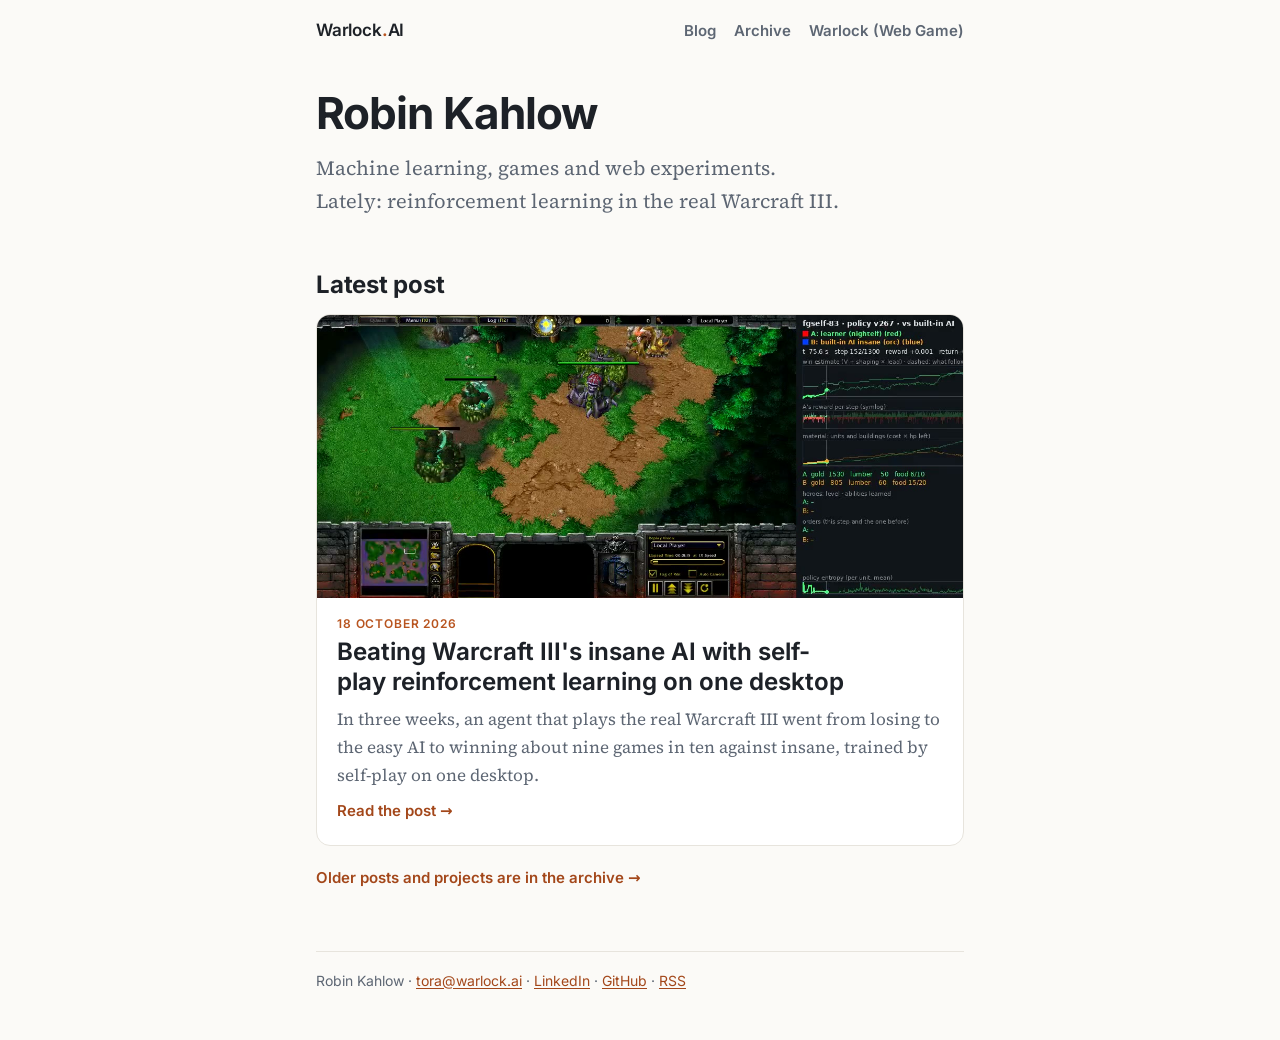
==== commit f7081ce9: "Nav: Warlock (Web Game) at play.warlock.ai Co-Authored-By: Claude Opus 5.5 (1M context) <noreply@ant" ====
--- a/index.html
+++ b/index.html
@@ -15,7 +15,7 @@
 <div class="wrap">
   <div class="site-nav">
     <a class="brand" href="/">Warlock<b>.</b>AI</a>
-    <nav><a href="/">Blog</a><a href="/archive/">Archive</a></nav>
+    <nav><a href="/">Blog</a><a href="/archive/">Archive</a><a href="https://play.warlock.ai">Warlock (Web Game)</a></nav>
   </div>
   <header>
     <h1>Robin Kahlow</h1>
